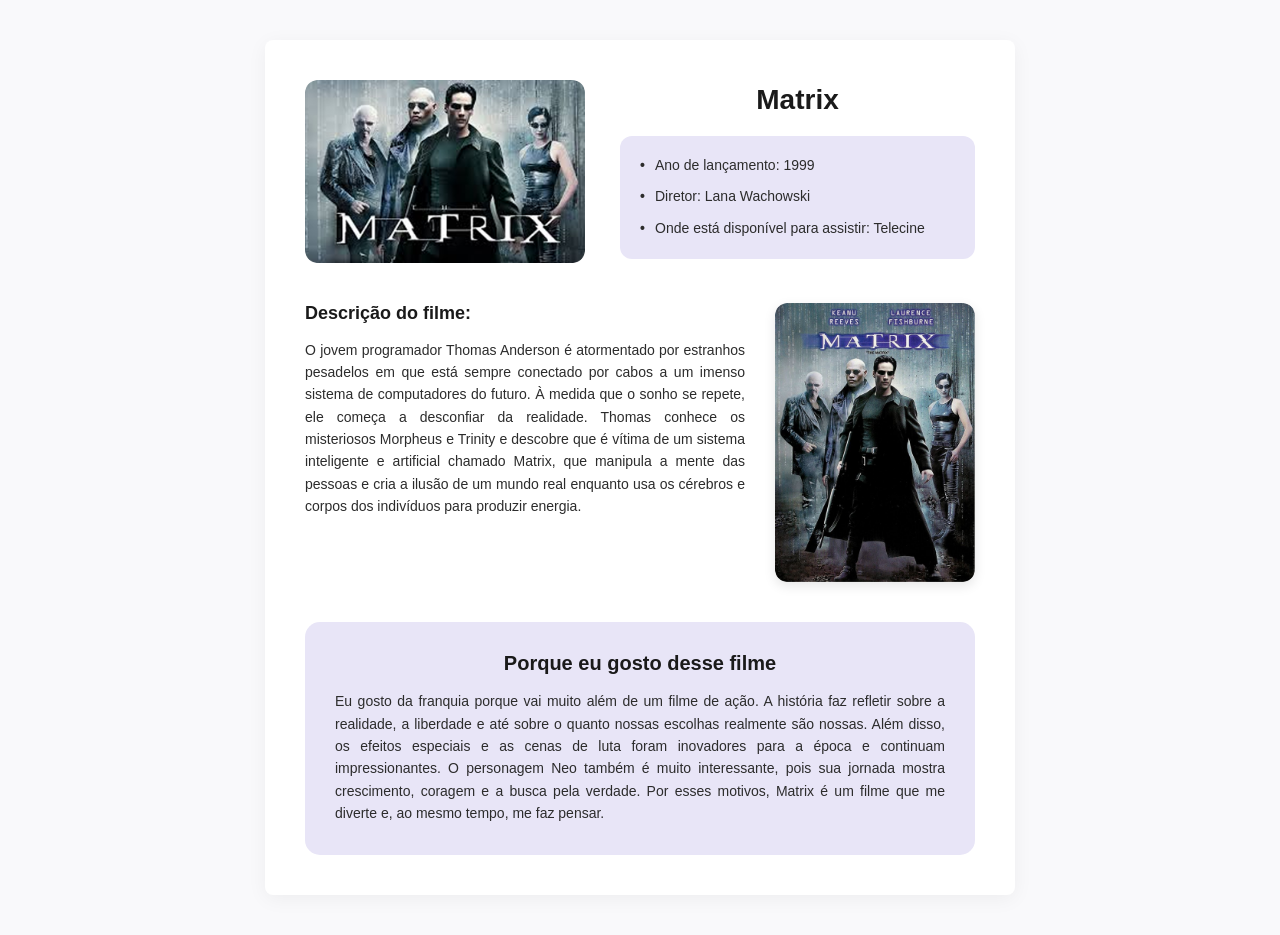
==== pagina-mariana.html @ db13fdd4 "feat: adiciona pagina da mariana" ====
<!DOCTYPE html>
<html lang="pt-BR">
<head>
    <meta charset="UTF-8">
    <meta name="viewport" content="width=device-width, initial-scale=1.0">
    <title>Ficha do Filme - Matrix</title>
    <link rel="stylesheet" href="pagina-mariana.css">
</head>
<body>

    <div class="container">
        
        <header class="header-section">
            <div class="header-banner">
                <img src="assets/image 3.png" alt="Matrix Banner">
            </div>
            <div class="header-details">
                <h1>Matrix</h1>
                <div class="info-box">
                    <ul>
                        <li>Ano de lançamento: 1999</li>
                        <li>Diretor: Lana Wachowski</li>
                        <li>Onde está disponível para assistir: Telecine</li>
                    </ul>
                </div>
            </div>
        </header>

        <main class="content-section">
            <div class="description-block">
                <h2>Descrição do filme:</h2>
                <p>
                    O jovem programador Thomas Anderson é atormentado por estranhos pesadelos em que está 
                    sempre conectado por cabos a um imenso sistema de computadores do futuro. À medida que o 
                    sonho se repete, ele começa a desconfiar da realidade. Thomas conhece os misteriosos 
                    Morpheus e Trinity e descobre que é vítima de um sistema inteligente e artificial 
                    chamado Matrix, que manipula a mente das pessoas e cria a ilusão de um mundo real 
                    enquanto usa os cérebros e corpos dos indivíduos para produzir energia.
                </p>
            </div>
            <div class="poster-block">
                <img src="assets/image 2.png" alt="Matrix Poster">
            </div>
        </main>

        <footer class="opinion-section">
            <h3>Porque eu gosto desse filme</h3>
            <p>
                Eu gosto da franquia porque vai muito além de um filme de ação. A história faz 
                refletir sobre a realidade, a liberdade e até sobre o quanto nossas escolhas 
                realmente são nossas. Além disso, os efeitos especiais e as cenas de luta foram 
                inovadores para a época e continuam impressionantes. O personagem Neo também é 
                muito interessante, pois sua jornada mostra crescimento, coragem e a busca pela 
                verdade. Por esses motivos, Matrix é um filme que me diverte e, ao mesmo tempo, 
                me faz pensar.
            </p>
        </footer>

    </div>

</body>
</html>
---- pagina-mariana.css ----
/* Reset básico de margens */
* {
    box-sizing: border-box;
    margin: 0;
    padding: 0;
}

body {
    font-family: 'Segoe UI', Tahoma, Geneva, Verdana, sans-serif;
    background-color: #f9f9fb; /* Fundo suave para destacar o documento */
    color: #2c2c2c;
    display: flex;
    justify-content: center;
    padding: 40px 20px;
}

/* Container que imita a folha do documento */
.container {
    background-color: #ffffff;
    max-width: 750px;
    width: 100%;
    padding: 40px;
    border-radius: 8px;
    box-shadow: 0 4px 20px rgba(0, 0, 0, 0.05);
}

/* --- SEÇÃO DO TOPO --- */
.header-section {
    display: flex;
    gap: 35px;
    align-items: center;
    margin-bottom: 40px;
}

.header-banner img {
    width: 280px;
    height: auto;
    border-radius: 12px;
    display: block;
    object-fit: cover;
}

.header-details {
    flex: 1;
}

.header-details h1 {
    font-size: 28px;
    font-weight: 600;
    text-align: center;
    margin-bottom: 20px;
    color: #1a1a1a;
}

/* Caixa lilás do topo */
.info-box {
    background-color: #e8e5f7;
    padding: 20px;
    border-radius: 12px;
}

.info-box ul {
    list-style: none;
}

.info-box li {
    font-size: 14px;
    margin-bottom: 12px;
    line-height: 1.4;
    position: relative;
    padding-left: 15px;
}

.info-box li::before {
    content: "•";
    position: absolute;
    left: 0;
    font-weight: bold;
}

.info-box li:last-child {
    margin-bottom: 0;
}

/* --- SEÇÃO DE DESCRIÇÃO --- */
.content-section {
    display: flex;
    gap: 30px;
    align-items: flex-start;
    margin-bottom: 40px;
}

.description-block {
    flex: 1;
}

.description-block h2 {
    font-size: 18px;
    margin-bottom: 15px;
    color: #1a1a1a;
}

.description-block p {
    font-size: 14px;
    line-height: 1.6;
    text-align: justify;
}

.poster-block img {
    width: 200px;
    height: auto;
    border-radius: 12px;
    display: block;
    box-shadow: 0 4px 12px rgba(0, 0, 0, 0.1);
}

/* --- SEÇÃO DE OPINIÃO --- */
.opinion-section {
    background-color: #e8e5f7;
    padding: 30px;
    border-radius: 15px;
    text-align: center;
}

.opinion-section h3 {
    font-size: 20px;
    margin-bottom: 15px;
    color: #1a1a1a;
}

.opinion-section p {
    font-size: 14px;
    line-height: 1.6;
    text-align: justify;
}

/* Responsividade para telas menores (Celulares) */
@media (max-width: 650px) {
    .header-section, .content-section {
        flex-direction: column;
        align-items: center;
        text-align: center;
    }

    .header-banner img, .poster-block img {
        width: 100%;
        max-width: 300px;
    }

    .info-box ul {
        text-align: left;
    }
}
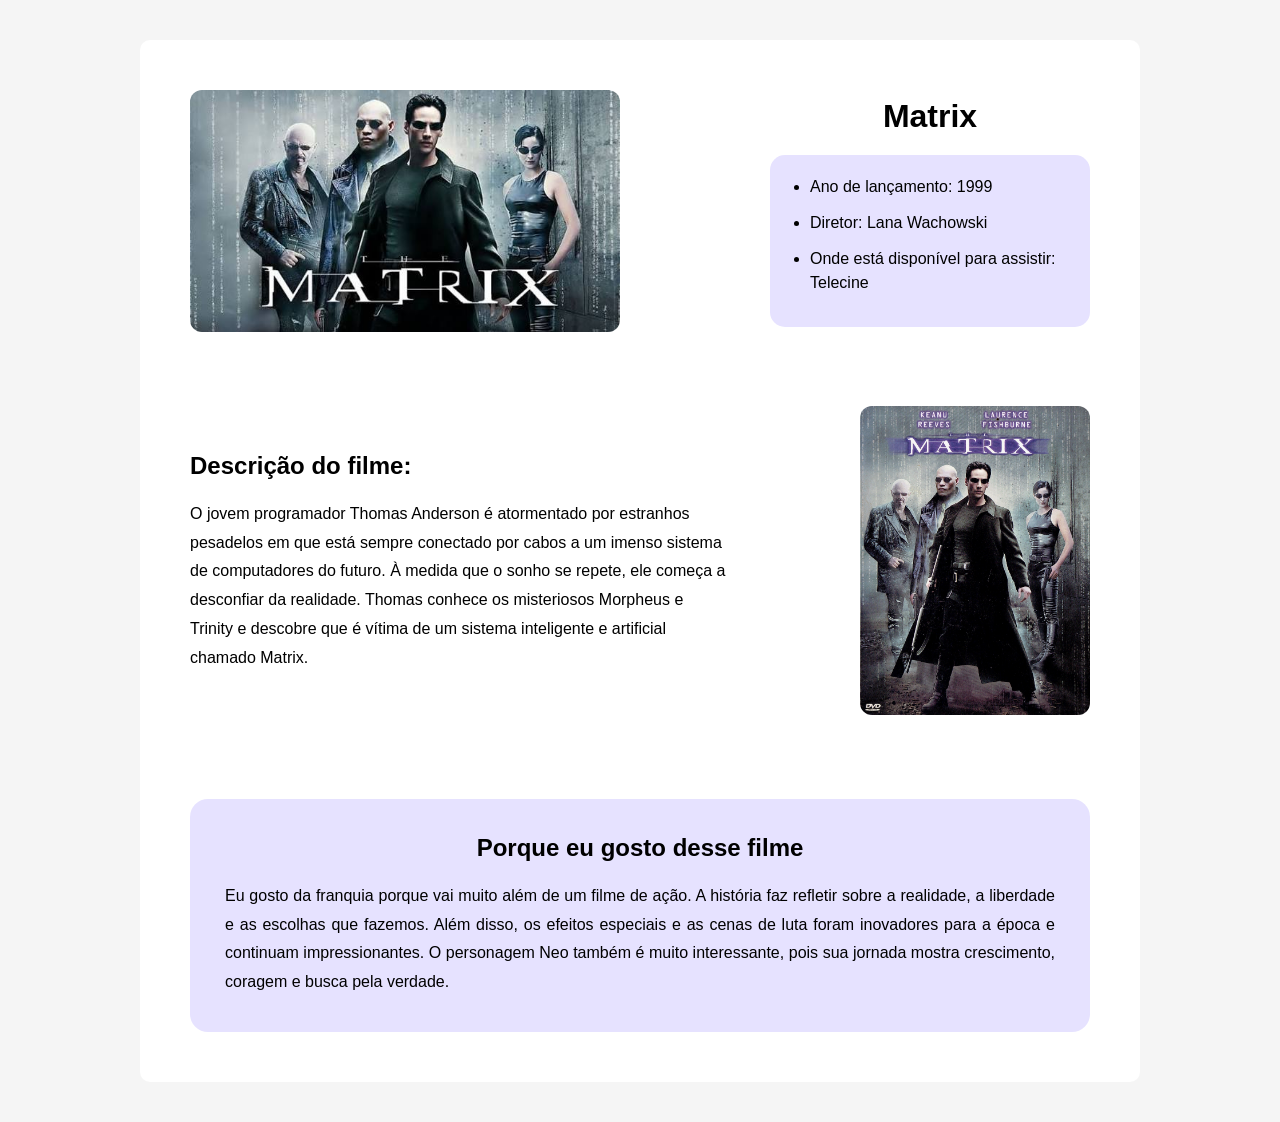
==== commit 875348b2: "feat adiciona" ====
--- a/pagina-mariana.html
+++ b/pagina-mariana.html
@@ -1,22 +1,26 @@
 <!DOCTYPE html>
 <html lang="pt-BR">
-<head>
     <meta charset="UTF-8">
     <meta name="viewport" content="width=device-width, initial-scale=1.0">
-    <title>Ficha do Filme - Matrix</title>
+    <title>Matrix</title>
+
     <link rel="stylesheet" href="pagina-mariana.css">
 </head>
 <body>
 
     <div class="container">
-        
-        <header class="header-section">
-            <div class="header-banner">
-                <img src="assets/image 3.png" alt="Matrix Banner">
+
+        <!-- Topo -->
+        <section class="topo">
+
+            <div class="imagem-principal">
+                <img src="img/matrix-poster.jpg" alt="Matrix">
             </div>
-            <div class="header-details">
+
+            <div class="info-filme">
                 <h1>Matrix</h1>
-                <div class="info-box">
+
+                <div class="card-info">
                     <ul>
                         <li>Ano de lançamento: 1999</li>
                         <li>Diretor: Lana Wachowski</li>
@@ -24,37 +28,48 @@
                     </ul>
                 </div>
             </div>
-        </header>
 
-        <main class="content-section">
-            <div class="description-block">
+        </section>
+
+        <!-- Descrição -->
+        <section class="descricao">
+
+            <div class="texto-descricao">
                 <h2>Descrição do filme:</h2>
+
                 <p>
-                    O jovem programador Thomas Anderson é atormentado por estranhos pesadelos em que está 
-                    sempre conectado por cabos a um imenso sistema de computadores do futuro. À medida que o 
-                    sonho se repete, ele começa a desconfiar da realidade. Thomas conhece os misteriosos 
-                    Morpheus e Trinity e descobre que é vítima de um sistema inteligente e artificial 
-                    chamado Matrix, que manipula a mente das pessoas e cria a ilusão de um mundo real 
-                    enquanto usa os cérebros e corpos dos indivíduos para produzir energia.
+                    O jovem programador Thomas Anderson é atormentado por
+                    estranhos pesadelos em que está sempre conectado por cabos
+                    a um imenso sistema de computadores do futuro.
+                    À medida que o sonho se repete, ele começa a desconfiar
+                    da realidade. Thomas conhece os misteriosos Morpheus e
+                    Trinity e descobre que é vítima de um sistema inteligente
+                    e artificial chamado Matrix.
                 </p>
             </div>
-            <div class="poster-block">
-                <img src="assets/image 2.png" alt="Matrix Poster">
+
+            <div class="poster">
+                <img src="img/matrix-banner.jpg" alt="Poster Matrix">
             </div>
-        </main>
 
-        <footer class="opinion-section">
-            <h3>Porque eu gosto desse filme</h3>
+        </section>
+
+        <!-- Porque gosto -->
+        <section class="gosto">
+
+            <h2>Porque eu gosto desse filme</h2>
+
             <p>
-                Eu gosto da franquia porque vai muito além de um filme de ação. A história faz 
-                refletir sobre a realidade, a liberdade e até sobre o quanto nossas escolhas 
-                realmente são nossas. Além disso, os efeitos especiais e as cenas de luta foram 
-                inovadores para a época e continuam impressionantes. O personagem Neo também é 
-                muito interessante, pois sua jornada mostra crescimento, coragem e a busca pela 
-                verdade. Por esses motivos, Matrix é um filme que me diverte e, ao mesmo tempo, 
-                me faz pensar.
+                Eu gosto da franquia porque vai muito além de um filme de ação.
+                A história faz refletir sobre a realidade, a liberdade e as
+                escolhas que fazemos. Além disso, os efeitos especiais e as
+                cenas de luta foram inovadores para a época e continuam
+                impressionantes. O personagem Neo também é muito interessante,
+                pois sua jornada mostra crescimento, coragem e busca pela
+                verdade.
             </p>
-        </footer>
+
+        </section>
 
     </div>
 
--- a/pagina-mariana.css
+++ b/pagina-mariana.css
@@ -1,153 +1,104 @@
-/* Reset básico de margens */
-* {
-    box-sizing: border-box;
-    margin: 0;
-    padding: 0;
+*{
+    margin:0;
+    padding:0;
+    box-sizing:border-box;
+    font-family: Arial, Helvetica, sans-serif;
 }
 
-body {
-    font-family: 'Segoe UI', Tahoma, Geneva, Verdana, sans-serif;
-    background-color: #f9f9fb; /* Fundo suave para destacar o documento */
-    color: #2c2c2c;
-    display: flex;
-    justify-content: center;
-    padding: 40px 20px;
+body{
+    background:#f5f5f5;
+    display:flex;
+    justify-content:center;
+    padding:40px;
 }
 
-/* Container que imita a folha do documento */
-.container {
-    background-color: #ffffff;
-    max-width: 750px;
-    width: 100%;
-    padding: 40px;
-    border-radius: 8px;
-    box-shadow: 0 4px 20px rgba(0, 0, 0, 0.05);
+.container{
+    width:1000px;
+    background:white;
+    padding:50px;
+    border-radius:10px;
 }
 
-/* --- SEÇÃO DO TOPO --- */
-.header-section {
-    display: flex;
-    gap: 35px;
-    align-items: center;
-    margin-bottom: 40px;
+/* TOPO */
+
+.topo{
+    display:flex;
+    justify-content:space-between;
+    align-items:center;
+    margin-bottom:70px;
 }
 
-.header-banner img {
-    width: 280px;
-    height: auto;
-    border-radius: 12px;
-    display: block;
-    object-fit: cover;
+.imagem-principal img{
+    width:430px;
+    border-radius:12px;
 }
 
-.header-details {
-    flex: 1;
+.info-filme{
+    width:320px;
+    text-align:center;
 }
 
-.header-details h1 {
-    font-size: 28px;
-    font-weight: 600;
-    text-align: center;
-    margin-bottom: 20px;
-    color: #1a1a1a;
+.info-filme h1{
+    margin-bottom:20px;
+    font-size:2rem;
 }
 
-/* Caixa lilás do topo */
-.info-box {
-    background-color: #e8e5f7;
-    padding: 20px;
-    border-radius: 12px;
+.card-info{
+    background:#e6e2ff;
+    padding:20px;
+    border-radius:15px;
+    text-align:left;
 }
 
-.info-box ul {
-    list-style: none;
+.card-info ul{
+    padding-left:20px;
 }
 
-.info-box li {
-    font-size: 14px;
-    margin-bottom: 12px;
-    line-height: 1.4;
-    position: relative;
-    padding-left: 15px;
+.card-info li{
+    margin-bottom:12px;
+    line-height:1.5;
 }
 
-.info-box li::before {
-    content: "•";
-    position: absolute;
-    left: 0;
-    font-weight: bold;
+/* DESCRIÇÃO */
+
+.descricao{
+    display:flex;
+    justify-content:space-between;
+    align-items:center;
+    margin-bottom:80px;
 }
 
-.info-box li:last-child {
-    margin-bottom: 0;
+.texto-descricao{
+    width:60%;
 }
 
-/* --- SEÇÃO DE DESCRIÇÃO --- */
-.content-section {
-    display: flex;
-    gap: 30px;
-    align-items: flex-start;
-    margin-bottom: 40px;
+.texto-descricao h2{
+    margin-bottom:20px;
 }
 
-.description-block {
-    flex: 1;
+.texto-descricao p{
+    line-height:1.8;
 }
 
-.description-block h2 {
-    font-size: 18px;
-    margin-bottom: 15px;
-    color: #1a1a1a;
+.poster img{
+    width:230px;
+    border-radius:12px;
 }
 
-.description-block p {
-    font-size: 14px;
-    line-height: 1.6;
-    text-align: justify;
+/* GOSTO */
+
+.gosto{
+    background:#e6e2ff;
+    border-radius:18px;
+    padding:35px;
 }
 
-.poster-block img {
-    width: 200px;
-    height: auto;
-    border-radius: 12px;
-    display: block;
-    box-shadow: 0 4px 12px rgba(0, 0, 0, 0.1);
+.gosto h2{
+    text-align:center;
+    margin-bottom:20px;
 }
 
-/* --- SEÇÃO DE OPINIÃO --- */
-.opinion-section {
-    background-color: #e8e5f7;
-    padding: 30px;
-    border-radius: 15px;
-    text-align: center;
-}
-
-.opinion-section h3 {
-    font-size: 20px;
-    margin-bottom: 15px;
-    color: #1a1a1a;
-}
-
-.opinion-section p {
-    font-size: 14px;
-    line-height: 1.6;
-    text-align: justify;
-}
-
-/* Responsividade para telas menores (Celulares) */
-@media (max-width: 650px) {
-    .header-section, .content-section {
-        flex-direction: column;
-        align-items: center;
-        text-align: center;
-    }
-
-    .header-banner img, .poster-block img {
-        width: 100%;
-        max-width: 300px;
-    }
-
-    .info-box ul {
-        text-align: left;
-    }
+.gosto p{
+    line-height:1.8;
+    text-align:justify;
 }
